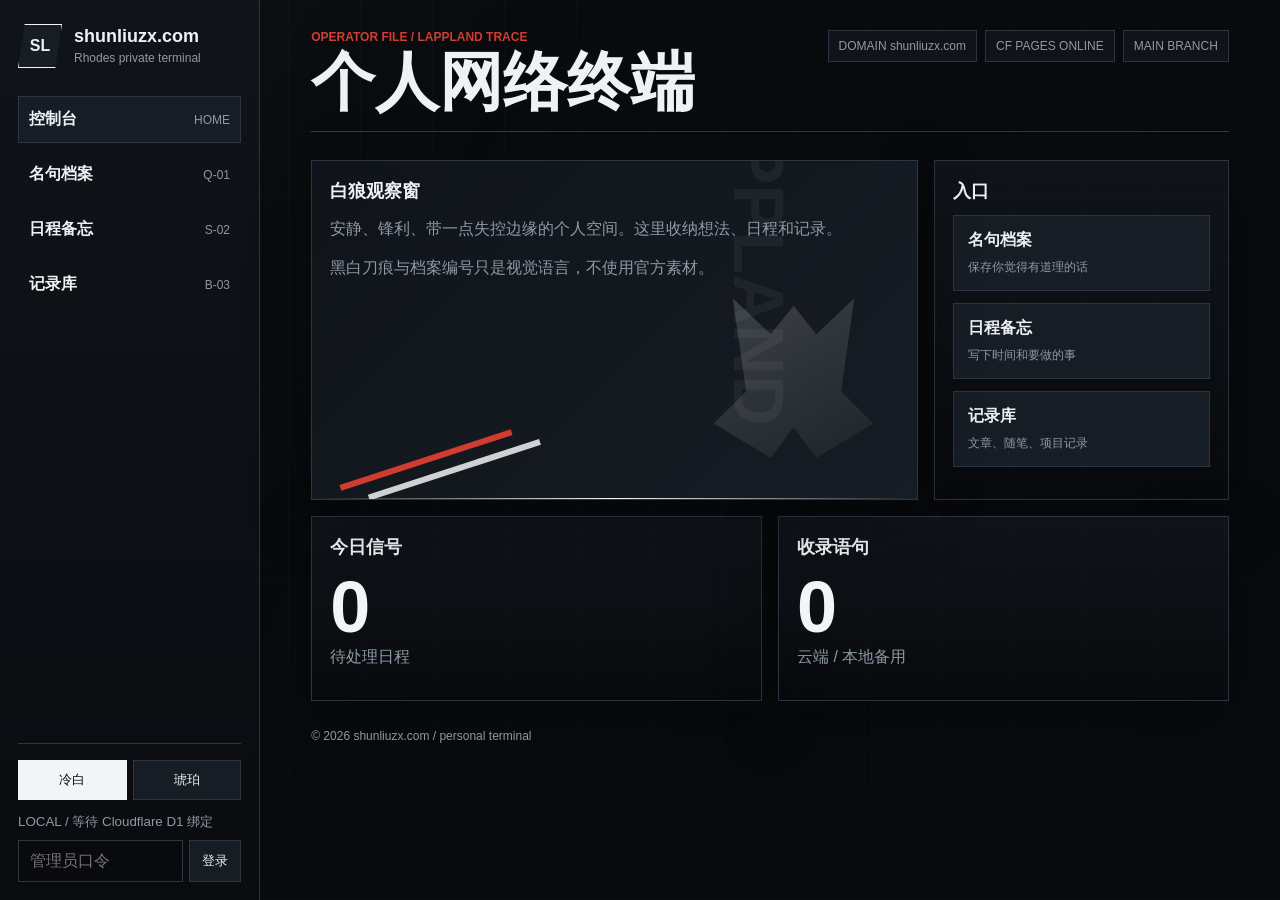
==== index.html @ 201965b4 "Hide status panel from homepage" ====
<!DOCTYPE html>
<html lang="zh-CN">
<head>
  <meta charset="UTF-8">
  <meta name="viewport" content="width=device-width, initial-scale=1.0">
  <title>shunliuzx.com</title>
  <link rel="stylesheet" href="assets/site.css">
</head>
<body data-page="home" data-theme="wolf">
  <div class="shell">
    <aside class="sidebar">
      <div class="brand">
        <div class="mark">SL</div>
        <div>
          <h1>shunliuzx.com</h1>
          <p>Rhodes private terminal</p>
        </div>
      </div>
      <nav class="nav">
        <a class="active" href="/"><b>控制台</b><span>HOME</span></a>
        <a href="/quotes/"><b>名句档案</b><span>Q-01</span></a>
        <a href="/schedule/"><b>日程备忘</b><span>S-02</span></a>
        <a href="/blog/"><b>记录库</b><span>B-03</span></a>
      </nav>
      <div class="themebox">
        <div class="seg" role="group" aria-label="theme">
          <button data-theme-set="wolf">冷白</button>
          <button data-theme-set="amber">琥珀</button>
        </div>
      </div>
    </aside>

    <main class="content">
      <section class="topline">
        <div>
          <div class="kicker">Operator File / Lappland Trace</div>
          <h2>个人网络终端</h2>
        </div>
        <div class="statusbar">
          <span class="chip">DOMAIN shunliuzx.com</span>
          <span class="chip">CF PAGES ONLINE</span>
          <span class="chip">MAIN BRANCH</span>
        </div>
      </section>

      <section class="grid">
        <div class="panel span-8 lappland">
          <h3>白狼观察窗</h3>
          <p>安静、锋利、带一点失控边缘的个人空间。这里收纳想法、日程和记录。</p>
          <p>黑白刀痕与档案编号只是视觉语言，不使用官方素材。</p>
          <div class="slash"></div>
          <div class="wolf" aria-hidden="true"></div>
        </div>

        <div class="panel span-4">
          <h3>入口</h3>
          <div class="quote-list">
            <a class="item link-card" href="/quotes/"><b>名句档案</b><span class="meta">保存你觉得有道理的话</span></a>
            <a class="item link-card" href="/schedule/"><b>日程备忘</b><span class="meta">写下时间和要做的事</span></a>
            <a class="item link-card" href="/blog/"><b>记录库</b><span class="meta">文章、随笔、项目记录</span></a>
          </div>
        </div>

        <div class="panel span-6">
          <h3>今日信号</h3>
          <div class="big-number" id="homeTasks">0</div>
          <p>待处理日程</p>
        </div>

        <div class="panel span-6">
          <h3>收录语句</h3>
          <div class="big-number" id="homeQuotes">0</div>
          <p>云端 / 本地备用</p>
        </div>
      </section>

      <footer>© 2026 shunliuzx.com / personal terminal</footer>
    </main>
  </div>
  <script src="assets/site.js"></script>
</body>
</html>
---- assets/site.css ----
*{box-sizing:border-box}
html{scroll-behavior:smooth}
body{margin:0;min-height:100vh;font-family:Arial,"Microsoft YaHei",sans-serif;background:var(--bg);color:var(--text);letter-spacing:0}
body[data-theme="wolf"]{--bg:#080a0d;--panel:#10141a;--panel-2:#171d25;--text:#eef2f5;--muted:#8d99a6;--line:#2c3642;--accent:#f2f5f7;--accent-2:#d13c32;--warn:#ffb84d;--shadow:rgba(0,0,0,.32)}
body[data-theme="amber"]{--bg:#14110d;--panel:#211b15;--panel-2:#2b241c;--text:#fff8ed;--muted:#b7a994;--line:#4b3b2b;--accent:#ffbf5a;--accent-2:#e84d36;--warn:#ffe08a;--shadow:rgba(0,0,0,.26)}
body:before{content:"";position:fixed;inset:0;pointer-events:none;background:linear-gradient(115deg,rgba(255,255,255,.045),transparent 38%),repeating-linear-gradient(90deg,rgba(255,255,255,.025) 0 1px,transparent 1px 72px),repeating-linear-gradient(0deg,rgba(255,255,255,.018) 0 1px,transparent 1px 64px);opacity:.72}
.shell{min-height:100vh;display:grid;grid-template-columns:260px 1fr}
.sidebar{position:sticky;top:0;height:100vh;padding:24px 18px;background:linear-gradient(180deg,var(--panel),rgba(10,12,16,.94));border-right:1px solid var(--line)}
.brand{display:flex;gap:12px;align-items:center;margin-bottom:28px}
.mark{width:44px;height:44px;border:1px solid var(--accent);display:grid;place-items:center;background:var(--panel-2);clip-path:polygon(15% 0,100% 0,85% 100%,0 100%);font-weight:800}
.brand h1{font-size:18px;margin:0;line-height:1.1}.brand p{margin:4px 0 0;color:var(--muted);font-size:12px}
.nav{display:grid;gap:8px}.nav a{color:var(--text);text-decoration:none;border:1px solid transparent;padding:12px 10px;display:flex;justify-content:space-between;align-items:center;background:transparent}.nav a:hover,.nav a.active{border-color:var(--line);background:var(--panel-2)}.nav span{color:var(--muted);font-size:12px}
.themebox{position:absolute;left:18px;right:18px;bottom:18px;border-top:1px solid var(--line);padding-top:16px}
.seg{display:grid;grid-template-columns:1fr 1fr;gap:6px}.seg button,.action,button{border:1px solid var(--line);background:var(--panel-2);color:var(--text);min-height:40px;padding:0 12px;cursor:pointer}.seg button.active,.action.primary,button.primary{border-color:var(--accent);background:var(--accent);color:#080a0d}button:disabled,input:disabled,textarea:disabled,select:disabled{opacity:.55;cursor:not-allowed}
.content{padding:30px clamp(18px,4vw,54px)}
.topline{display:flex;justify-content:space-between;gap:18px;align-items:flex-start;margin-bottom:28px;border-bottom:1px solid var(--line);padding-bottom:18px}.kicker{color:var(--accent-2);font-size:12px;font-weight:700;text-transform:uppercase}.topline h2{font-size:clamp(30px,5vw,64px);margin:8px 0 0;line-height:.95}.statusbar{display:flex;gap:8px;flex-wrap:wrap;justify-content:flex-end}.chip{border:1px solid var(--line);background:var(--panel);padding:8px 10px;color:var(--muted);font-size:12px}
.grid{display:grid;grid-template-columns:repeat(12,1fr);gap:16px}.panel{background:linear-gradient(180deg,var(--panel),rgba(0,0,0,.08));border:1px solid var(--line);box-shadow:0 18px 60px var(--shadow);padding:18px}.span-8{grid-column:span 8}.span-6{grid-column:span 6}.span-4{grid-column:span 4}.panel h3{margin:0 0 12px;font-size:18px}.panel p{color:var(--muted);line-height:1.7;margin:0 0 12px}
.lappland{min-height:340px;position:relative;overflow:hidden;background:linear-gradient(135deg,var(--panel),var(--panel-2))}.lappland:before{content:"LAPPLAND";position:absolute;right:-32px;top:34px;font-size:70px;font-weight:900;color:rgba(255,255,255,.052);transform:rotate(90deg)}.lappland:after{content:"";position:absolute;left:0;right:0;bottom:0;height:1px;background:linear-gradient(90deg,transparent,var(--accent),transparent)}.wolf{position:absolute;right:28px;bottom:22px;width:190px;height:190px;border:1px solid var(--line);clip-path:polygon(18% 6%,38% 25%,50% 10%,62% 25%,82% 6%,75% 55%,92% 72%,62% 90%,50% 74%,38% 90%,8% 72%,25% 55%);background:linear-gradient(150deg,rgba(255,255,255,.18),rgba(255,255,255,.025))}.slash{position:absolute;left:24px;bottom:36px;width:180px;height:6px;background:var(--accent-2);transform:rotate(-18deg);box-shadow:24px 18px 0 rgba(255,255,255,.8)}
.big-number{font-size:72px;font-weight:900;line-height:1;color:var(--accent)}.quote-list,.task-list,.post-list{display:grid;gap:12px}.item{border:1px solid var(--line);background:var(--panel-2);padding:14px}.item b{display:block;margin-bottom:6px}.link-card{text-decoration:none;color:var(--text)}.meta{color:var(--muted);font-size:12px}
.form{display:grid;gap:10px}input,textarea,select{width:100%;border:1px solid var(--line);background:var(--bg);color:var(--text);padding:11px;font:inherit}textarea{min-height:92px;resize:vertical}.actions{display:flex;gap:8px;flex-wrap:wrap}.danger{color:var(--accent-2)}.auth{display:grid;gap:8px;margin-top:12px}.auth small{color:var(--muted);line-height:1.5}.auth-row{display:grid;grid-template-columns:1fr auto;gap:6px}.auth input{min-width:0}.notice{border:1px solid var(--line);background:var(--panel-2);padding:10px;color:var(--muted);font-size:12px;line-height:1.6}
.matrix{display:grid;grid-template-columns:repeat(2,1fr);gap:12px}.meter{height:10px;background:var(--bg);border:1px solid var(--line);overflow:hidden}.meter i{display:block;height:100%;width:var(--value);background:var(--accent-2)}
footer{margin-top:28px;color:var(--muted);font-size:12px}
@media(max-width:860px){.shell{grid-template-columns:1fr}.sidebar{position:relative;height:auto}.themebox{position:static;margin-top:18px}.content{padding:20px}.topline{display:block}.statusbar{justify-content:flex-start;margin-top:14px}.span-8,.span-6,.span-4{grid-column:span 12}.matrix{grid-template-columns:1fr}.lappland{min-height:300px}.wolf{width:140px;height:140px}.topline h2{font-size:38px}}
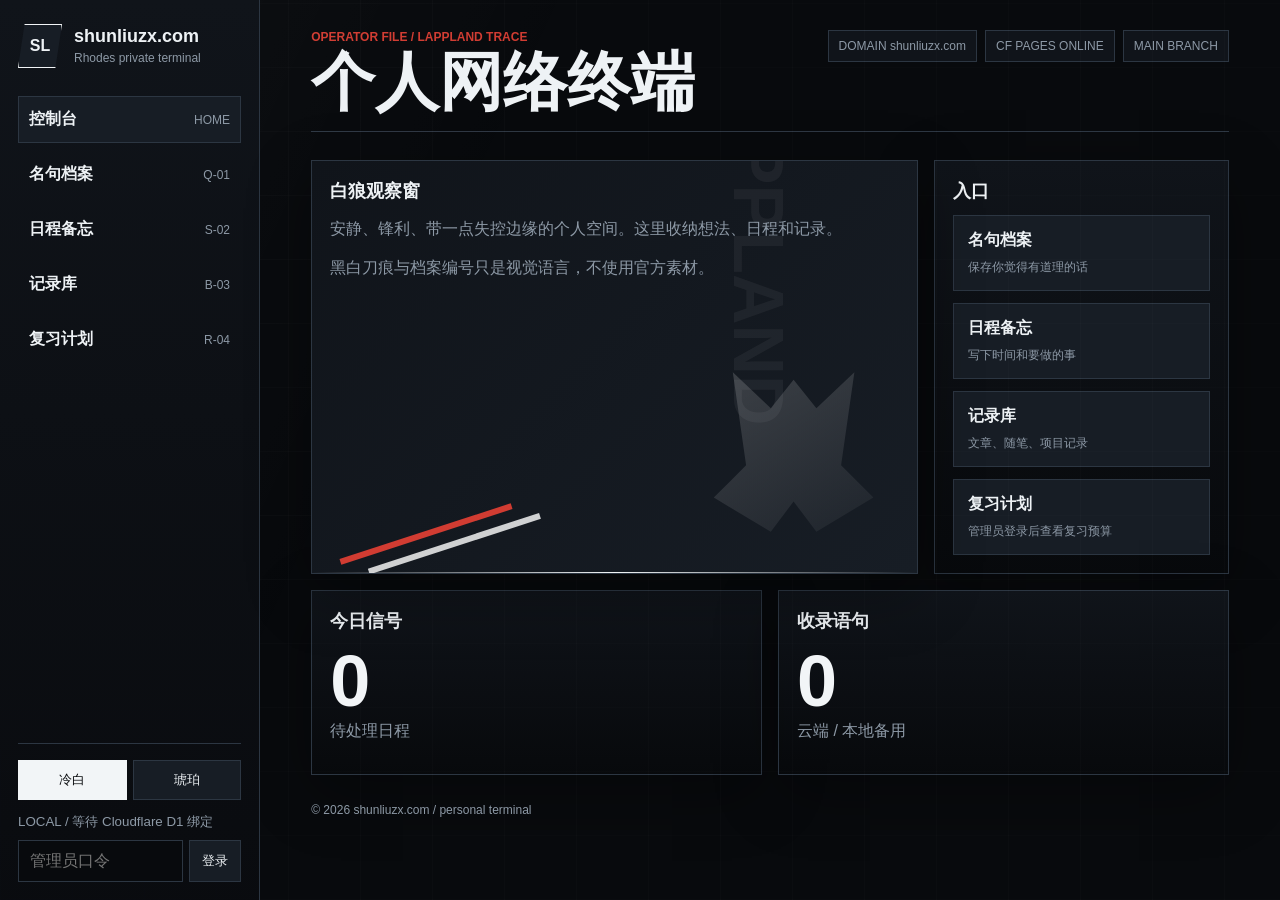
==== commit dcc75e1a: "Add review planner entry to homepage navigation" ====
--- a/index.html
+++ b/index.html
@@ -21,6 +21,7 @@
         <a href="/quotes/"><b>名句档案</b><span>Q-01</span></a>
         <a href="/schedule/"><b>日程备忘</b><span>S-02</span></a>
         <a href="/blog/"><b>记录库</b><span>B-03</span></a>
+        <a href="/review/"><b>复习计划</b><span>R-04</span></a>
       </nav>
       <div class="themebox">
         <div class="seg" role="group" aria-label="theme">
@@ -58,6 +59,7 @@
             <a class="item link-card" href="/quotes/"><b>名句档案</b><span class="meta">保存你觉得有道理的话</span></a>
             <a class="item link-card" href="/schedule/"><b>日程备忘</b><span class="meta">写下时间和要做的事</span></a>
             <a class="item link-card" href="/blog/"><b>记录库</b><span class="meta">文章、随笔、项目记录</span></a>
+            <a class="item link-card" href="/review/"><b>复习计划</b><span class="meta">管理员登录后查看复习预算</span></a>
           </div>
         </div>
 
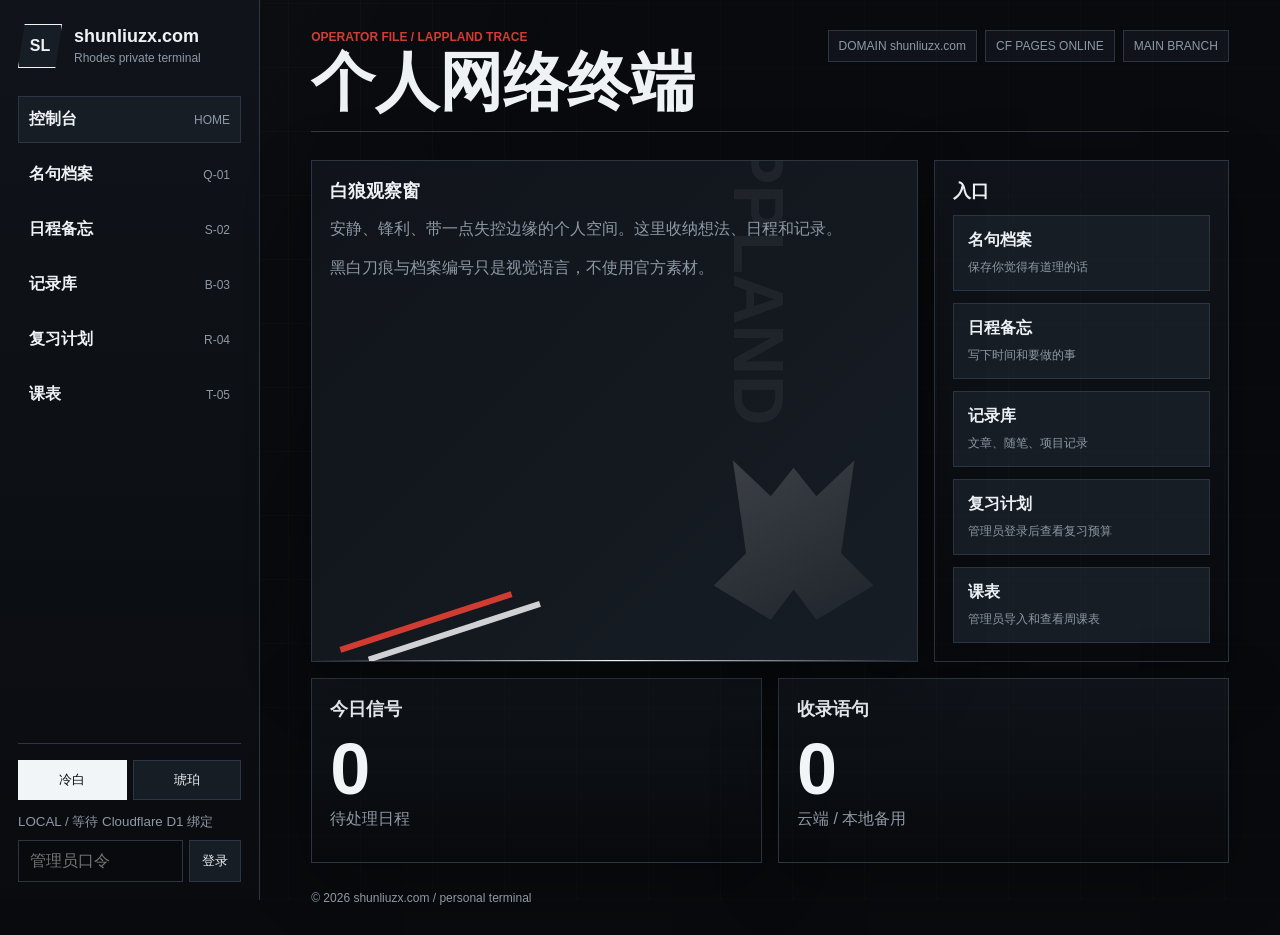
==== commit a8047264: "Add timetable entry to main navigation" ====
--- a/index.html
+++ b/index.html
@@ -22,6 +22,7 @@
         <a href="/schedule/"><b>日程备忘</b><span>S-02</span></a>
         <a href="/blog/"><b>记录库</b><span>B-03</span></a>
         <a href="/review/"><b>复习计划</b><span>R-04</span></a>
+        <a href="/timetable/"><b>课表</b><span>T-05</span></a>
       </nav>
       <div class="themebox">
         <div class="seg" role="group" aria-label="theme">
@@ -60,6 +61,7 @@
             <a class="item link-card" href="/schedule/"><b>日程备忘</b><span class="meta">写下时间和要做的事</span></a>
             <a class="item link-card" href="/blog/"><b>记录库</b><span class="meta">文章、随笔、项目记录</span></a>
             <a class="item link-card" href="/review/"><b>复习计划</b><span class="meta">管理员登录后查看复习预算</span></a>
+            <a class="item link-card" href="/timetable/"><b>课表</b><span class="meta">管理员导入和查看周课表</span></a>
           </div>
         </div>
 
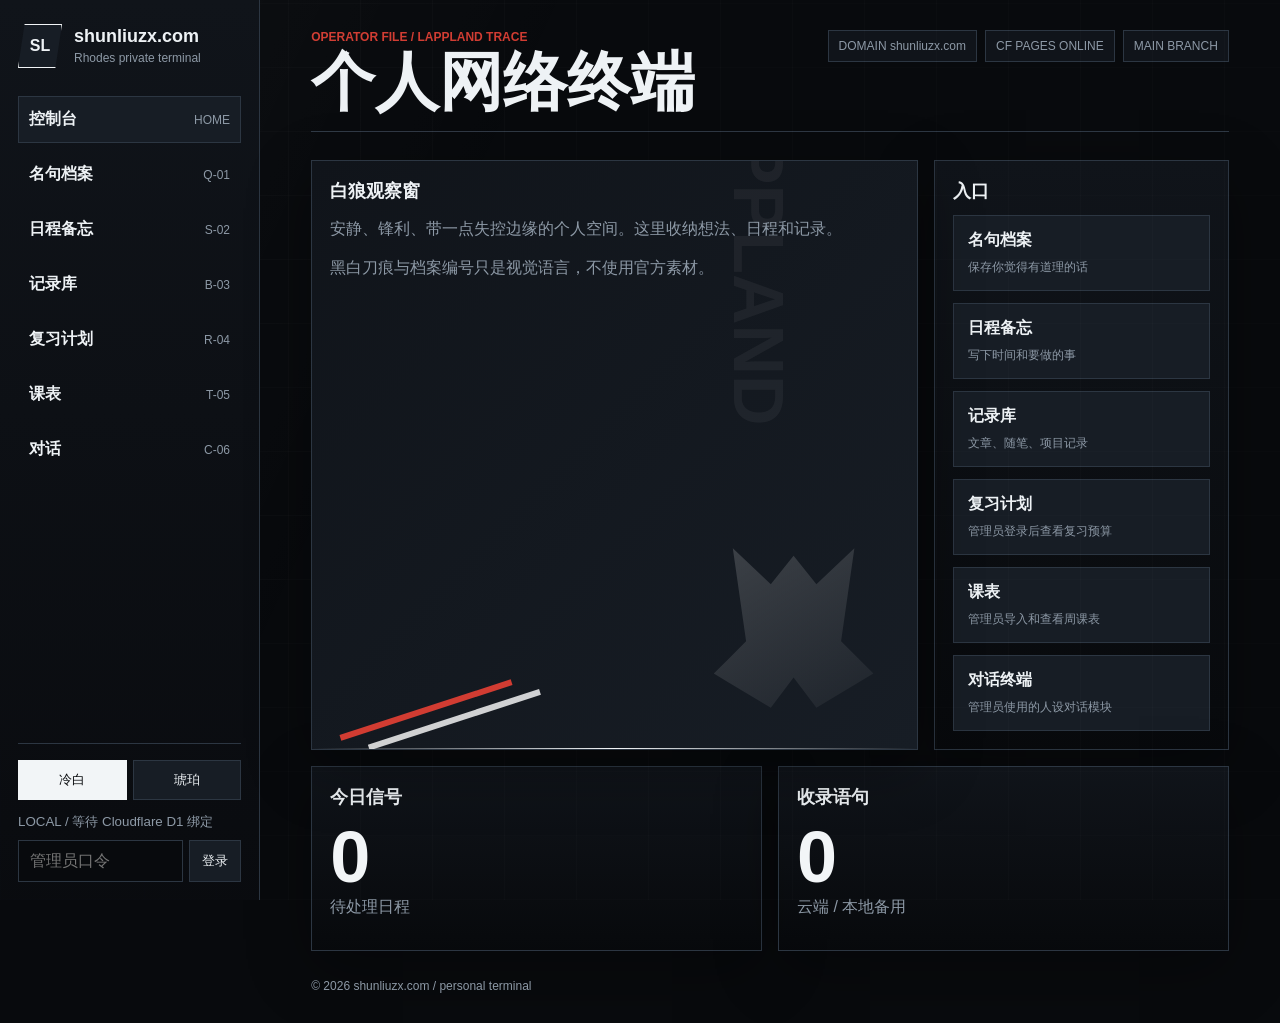
==== commit 8c1ff863: "Add chat entry on home page" ====
--- a/index.html
+++ b/index.html
@@ -23,6 +23,7 @@
         <a href="/blog/"><b>记录库</b><span>B-03</span></a>
         <a href="/review/"><b>复习计划</b><span>R-04</span></a>
         <a href="/timetable/"><b>课表</b><span>T-05</span></a>
+        <a href="/chat/"><b>对话</b><span>C-06</span></a>
       </nav>
       <div class="themebox">
         <div class="seg" role="group" aria-label="theme">
@@ -62,6 +63,7 @@
             <a class="item link-card" href="/blog/"><b>记录库</b><span class="meta">文章、随笔、项目记录</span></a>
             <a class="item link-card" href="/review/"><b>复习计划</b><span class="meta">管理员登录后查看复习预算</span></a>
             <a class="item link-card" href="/timetable/"><b>课表</b><span class="meta">管理员导入和查看周课表</span></a>
+            <a class="item link-card" href="/chat/"><b>对话终端</b><span class="meta">管理员使用的人设对话模块</span></a>
           </div>
         </div>
 
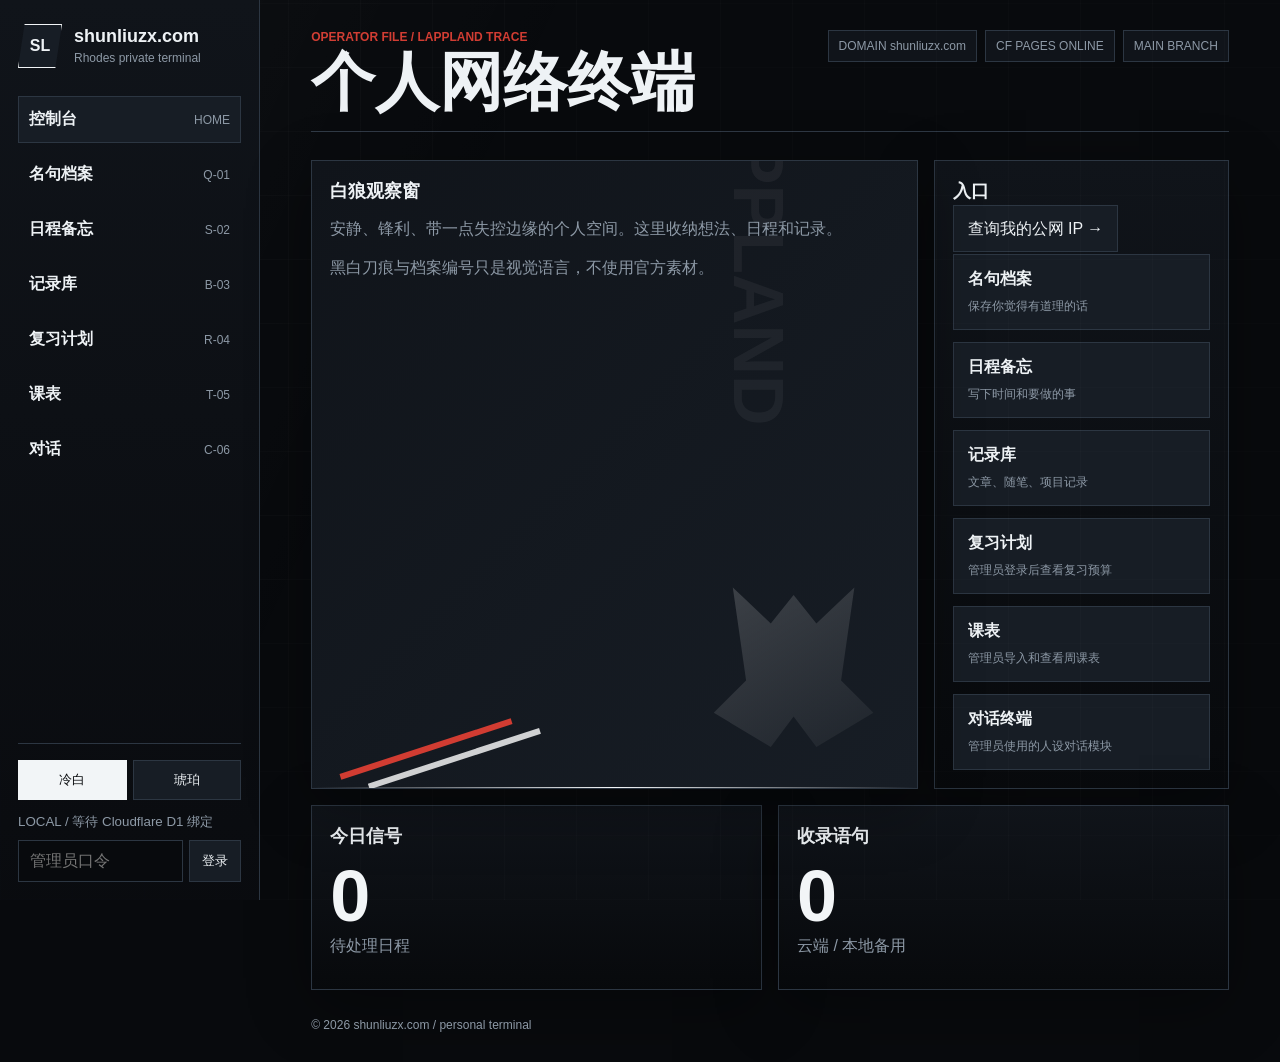
==== commit a75299a9: "Link IP lookup from homepage" ====
--- a/index.html
+++ b/index.html
@@ -57,6 +57,7 @@
 
         <div class="panel span-4">
           <h3>入口</h3>
+          <p><a class="item link-card" href="/ip/">查询我的公网 IP →</a></p>
           <div class="quote-list">
             <a class="item link-card" href="/quotes/"><b>名句档案</b><span class="meta">保存你觉得有道理的话</span></a>
             <a class="item link-card" href="/schedule/"><b>日程备忘</b><span class="meta">写下时间和要做的事</span></a>
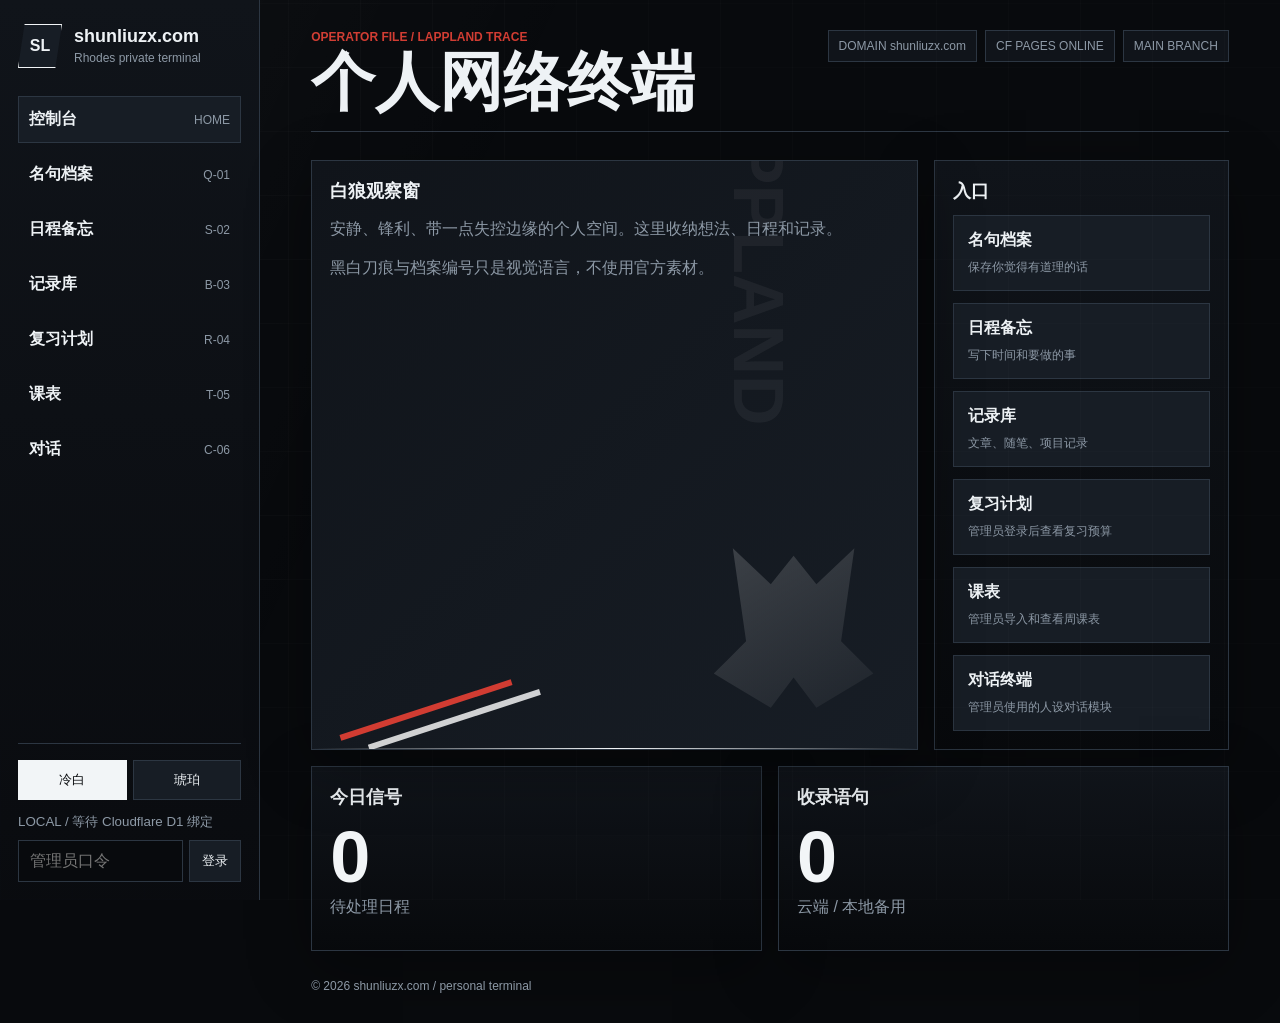
==== commit 9b628989: "Remove temporary IP lookup page and endpoint" ====
--- a/index.html
+++ b/index.html
@@ -57,7 +57,6 @@
 
         <div class="panel span-4">
           <h3>入口</h3>
-          <p><a class="item link-card" href="/ip/">查询我的公网 IP →</a></p>
           <div class="quote-list">
             <a class="item link-card" href="/quotes/"><b>名句档案</b><span class="meta">保存你觉得有道理的话</span></a>
             <a class="item link-card" href="/schedule/"><b>日程备忘</b><span class="meta">写下时间和要做的事</span></a>
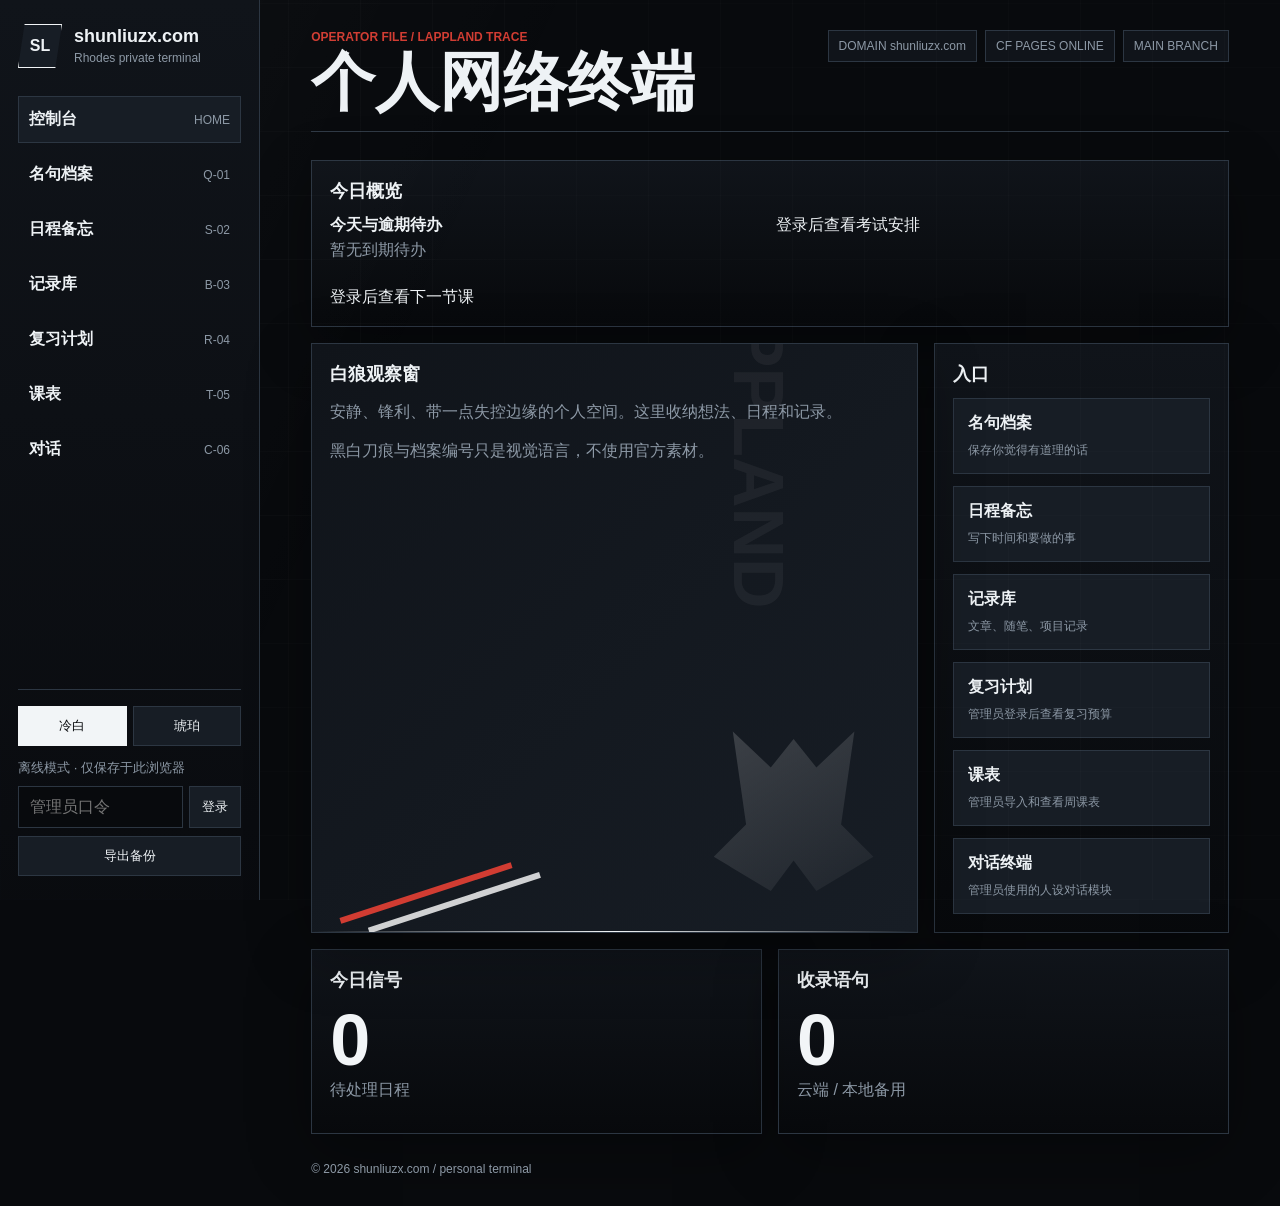
==== commit a0f76475: "Improve daily workflows, resilient saves, chat streaming and backups" ====
--- a/index.html
+++ b/index.html
@@ -83,6 +83,7 @@
       <footer>© 2026 shunliuzx.com / personal terminal</footer>
     </main>
   </div>
+  <script src="/assets/common.js"></script>
   <script src="assets/site.js"></script>
 </body>
 </html>
--- a/assets/site.css
+++ b/assets/site.css
@@ -21,3 +21,18 @@
 .matrix{display:grid;grid-template-columns:repeat(2,1fr);gap:12px}.meter{height:10px;background:var(--bg);border:1px solid var(--line);overflow:hidden}.meter i{display:block;height:100%;width:var(--value);background:var(--accent-2)}
 footer{margin-top:28px;color:var(--muted);font-size:12px}
 @media(max-width:860px){.shell{grid-template-columns:1fr}.sidebar{position:relative;height:auto}.themebox{position:static;margin-top:18px}.content{padding:20px}.topline{display:block}.statusbar{justify-content:flex-start;margin-top:14px}.span-8,.span-6,.span-4{grid-column:span 12}.matrix{grid-template-columns:1fr}.lappland{min-height:300px}.wolf{width:140px;height:140px}.topline h2{font-size:38px}}
+
+/* Consistent navigation and daily-use feedback */
+.span-12{grid-column:1 / -1;min-width:0}
+.sidebar{display:flex;flex-direction:column;overflow-y:auto}
+.themebox{position:static;margin-top:auto;padding-top:16px}
+.nav{margin-bottom:24px}
+.feedback{position:fixed;bottom:18px;right:18px;max-width:min(480px,90vw);z-index:100}
+.undo{position:relative;margin:12px 18px;border-color:var(--accent)}
+.undo-stack{position:fixed;right:0;bottom:76px;z-index:101;max-width:min(480px,100vw);display:grid;max-height:60vh;overflow-y:auto}
+.day-head.is-today{box-shadow:inset 0 -4px var(--accent);color:var(--accent)}
+.toolbar label{display:flex;align-items:center;gap:6px;flex-wrap:wrap}
+.toolbar input{width:130px;max-width:100%}
+#taskList section{display:grid;gap:10px}
+#todayTasks a,#nextExam a,#nextCourse a{color:var(--text)}
+@media(max-width:860px){.nav{grid-template-columns:repeat(2,minmax(0,1fr));gap:4px}.nav a{padding:10px 6px}.sidebar{height:auto}.themebox{margin-top:12px}.span-12{grid-column:1 / -1}}
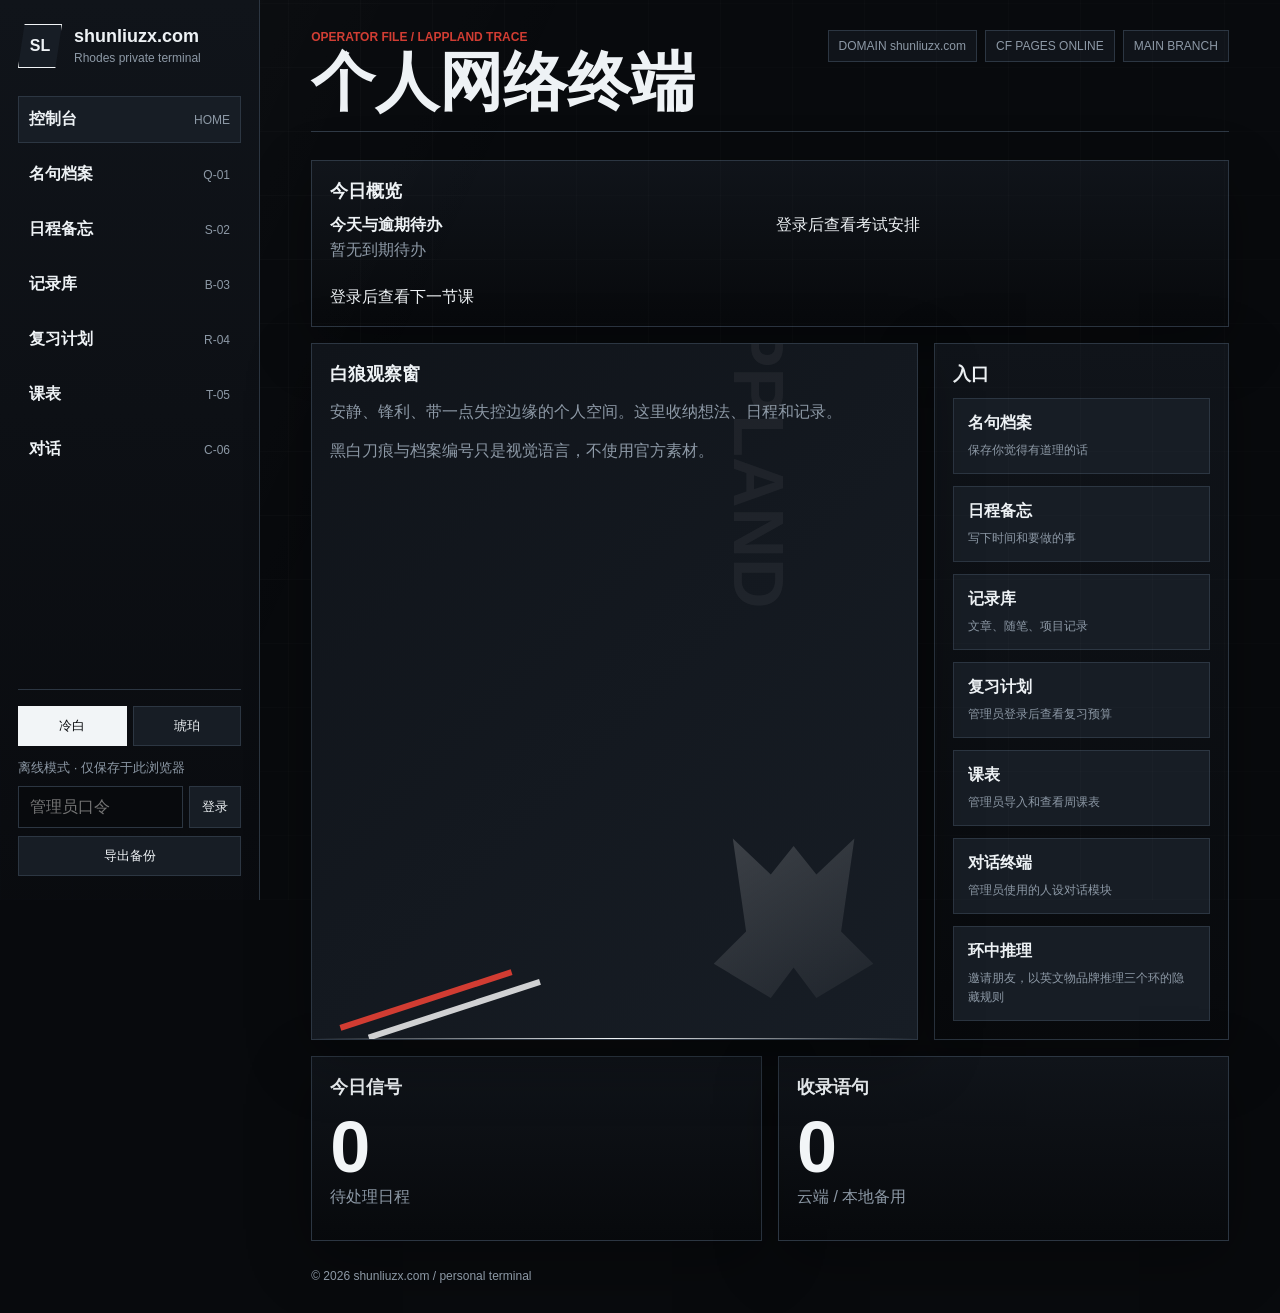
==== commit 832d196f: "Add multiplayer bilingual text deduction game at /rings/" ====
--- a/index.html
+++ b/index.html
@@ -1,89 +1,91 @@
-<!DOCTYPE html>
-<html lang="zh-CN">
-<head>
-  <meta charset="UTF-8">
-  <meta name="viewport" content="width=device-width, initial-scale=1.0">
-  <title>shunliuzx.com</title>
-  <link rel="stylesheet" href="assets/site.css">
-</head>
-<body data-page="home" data-theme="wolf">
-  <div class="shell">
-    <aside class="sidebar">
-      <div class="brand">
-        <div class="mark">SL</div>
-        <div>
-          <h1>shunliuzx.com</h1>
-          <p>Rhodes private terminal</p>
-        </div>
-      </div>
-      <nav class="nav">
-        <a class="active" href="/"><b>控制台</b><span>HOME</span></a>
-        <a href="/quotes/"><b>名句档案</b><span>Q-01</span></a>
-        <a href="/schedule/"><b>日程备忘</b><span>S-02</span></a>
-        <a href="/blog/"><b>记录库</b><span>B-03</span></a>
-        <a href="/review/"><b>复习计划</b><span>R-04</span></a>
-        <a href="/timetable/"><b>课表</b><span>T-05</span></a>
+<!DOCTYPE html>
+<html lang="zh-CN">
+<head>
+  <meta charset="UTF-8">
+  <meta name="viewport" content="width=device-width, initial-scale=1.0">
+  <title>shunliuzx.com</title>
+  <link rel="stylesheet" href="assets/site.css">
+</head>
+<body data-page="home" data-theme="wolf">
+  <div class="shell">
+    <aside class="sidebar">
+      <div class="brand">
+        <div class="mark">SL</div>
+        <div>
+          <h1>shunliuzx.com</h1>
+          <p>Rhodes private terminal</p>
+        </div>
+      </div>
+      <nav class="nav">
+        <a class="active" href="/"><b>控制台</b><span>HOME</span></a>
+        <a href="/quotes/"><b>名句档案</b><span>Q-01</span></a>
+        <a href="/schedule/"><b>日程备忘</b><span>S-02</span></a>
+        <a href="/blog/"><b>记录库</b><span>B-03</span></a>
+        <a href="/review/"><b>复习计划</b><span>R-04</span></a>
+        <a href="/timetable/"><b>课表</b><span>T-05</span></a>
         <a href="/chat/"><b>对话</b><span>C-06</span></a>
-      </nav>
-      <div class="themebox">
-        <div class="seg" role="group" aria-label="theme">
-          <button data-theme-set="wolf">冷白</button>
-          <button data-theme-set="amber">琥珀</button>
-        </div>
-      </div>
-    </aside>
-
-    <main class="content">
-      <section class="topline">
-        <div>
-          <div class="kicker">Operator File / Lappland Trace</div>
-          <h2>个人网络终端</h2>
-        </div>
-        <div class="statusbar">
-          <span class="chip">DOMAIN shunliuzx.com</span>
-          <span class="chip">CF PAGES ONLINE</span>
-          <span class="chip">MAIN BRANCH</span>
-        </div>
-      </section>
-
-      <section class="grid">
-        <div class="panel span-8 lappland">
-          <h3>白狼观察窗</h3>
-          <p>安静、锋利、带一点失控边缘的个人空间。这里收纳想法、日程和记录。</p>
-          <p>黑白刀痕与档案编号只是视觉语言，不使用官方素材。</p>
-          <div class="slash"></div>
-          <div class="wolf" aria-hidden="true"></div>
-        </div>
-
-        <div class="panel span-4">
-          <h3>入口</h3>
-          <div class="quote-list">
-            <a class="item link-card" href="/quotes/"><b>名句档案</b><span class="meta">保存你觉得有道理的话</span></a>
-            <a class="item link-card" href="/schedule/"><b>日程备忘</b><span class="meta">写下时间和要做的事</span></a>
-            <a class="item link-card" href="/blog/"><b>记录库</b><span class="meta">文章、随笔、项目记录</span></a>
-            <a class="item link-card" href="/review/"><b>复习计划</b><span class="meta">管理员登录后查看复习预算</span></a>
-            <a class="item link-card" href="/timetable/"><b>课表</b><span class="meta">管理员导入和查看周课表</span></a>
+        <a href="/rings/"><b>环中推理</b><span>G-07</span></a>
+      </nav>
+      <div class="themebox">
+        <div class="seg" role="group" aria-label="theme">
+          <button data-theme-set="wolf">冷白</button>
+          <button data-theme-set="amber">琥珀</button>
+        </div>
+      </div>
+    </aside>
+
+    <main class="content">
+      <section class="topline">
+        <div>
+          <div class="kicker">Operator File / Lappland Trace</div>
+          <h2>个人网络终端</h2>
+        </div>
+        <div class="statusbar">
+          <span class="chip">DOMAIN shunliuzx.com</span>
+          <span class="chip">CF PAGES ONLINE</span>
+          <span class="chip">MAIN BRANCH</span>
+        </div>
+      </section>
+
+      <section class="grid">
+        <div class="panel span-8 lappland">
+          <h3>白狼观察窗</h3>
+          <p>安静、锋利、带一点失控边缘的个人空间。这里收纳想法、日程和记录。</p>
+          <p>黑白刀痕与档案编号只是视觉语言，不使用官方素材。</p>
+          <div class="slash"></div>
+          <div class="wolf" aria-hidden="true"></div>
+        </div>
+
+        <div class="panel span-4">
+          <h3>入口</h3>
+          <div class="quote-list">
+            <a class="item link-card" href="/quotes/"><b>名句档案</b><span class="meta">保存你觉得有道理的话</span></a>
+            <a class="item link-card" href="/schedule/"><b>日程备忘</b><span class="meta">写下时间和要做的事</span></a>
+            <a class="item link-card" href="/blog/"><b>记录库</b><span class="meta">文章、随笔、项目记录</span></a>
+            <a class="item link-card" href="/review/"><b>复习计划</b><span class="meta">管理员登录后查看复习预算</span></a>
+            <a class="item link-card" href="/timetable/"><b>课表</b><span class="meta">管理员导入和查看周课表</span></a>
             <a class="item link-card" href="/chat/"><b>对话终端</b><span class="meta">管理员使用的人设对话模块</span></a>
-          </div>
-        </div>
-
-        <div class="panel span-6">
-          <h3>今日信号</h3>
-          <div class="big-number" id="homeTasks">0</div>
-          <p>待处理日程</p>
-        </div>
-
-        <div class="panel span-6">
-          <h3>收录语句</h3>
-          <div class="big-number" id="homeQuotes">0</div>
-          <p>云端 / 本地备用</p>
-        </div>
-      </section>
-
-      <footer>© 2026 shunliuzx.com / personal terminal</footer>
-    </main>
-  </div>
-  <script src="/assets/common.js"></script>
-  <script src="assets/site.js"></script>
-</body>
-</html>
+            <a class="item link-card" href="/rings/"><b>环中推理</b><span class="meta">邀请朋友，以英文物品牌推理三个环的隐藏规则</span></a>
+          </div>
+        </div>
+
+        <div class="panel span-6">
+          <h3>今日信号</h3>
+          <div class="big-number" id="homeTasks">0</div>
+          <p>待处理日程</p>
+        </div>
+
+        <div class="panel span-6">
+          <h3>收录语句</h3>
+          <div class="big-number" id="homeQuotes">0</div>
+          <p>云端 / 本地备用</p>
+        </div>
+      </section>
+
+      <footer>© 2026 shunliuzx.com / personal terminal</footer>
+    </main>
+  </div>
+  <script src="/assets/common.js"></script>
+  <script src="assets/site.js"></script>
+</body>
+</html>
